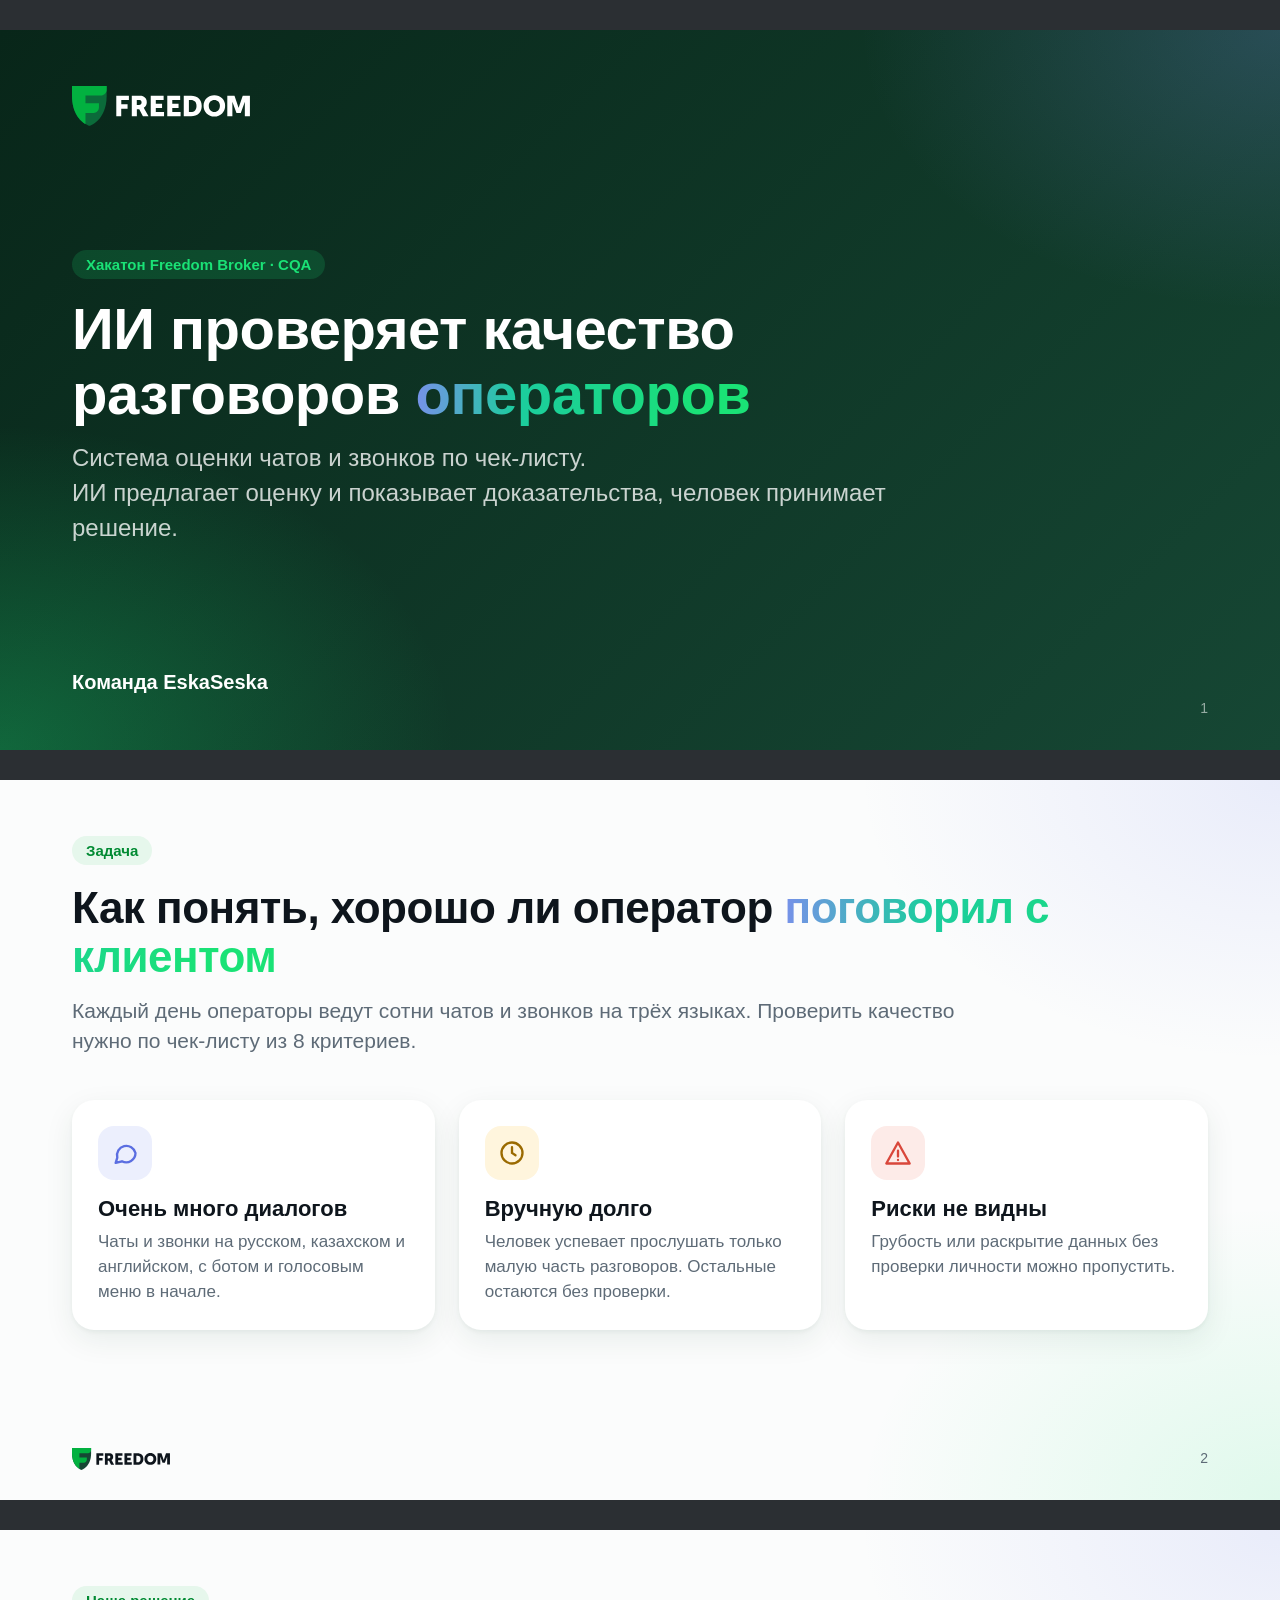
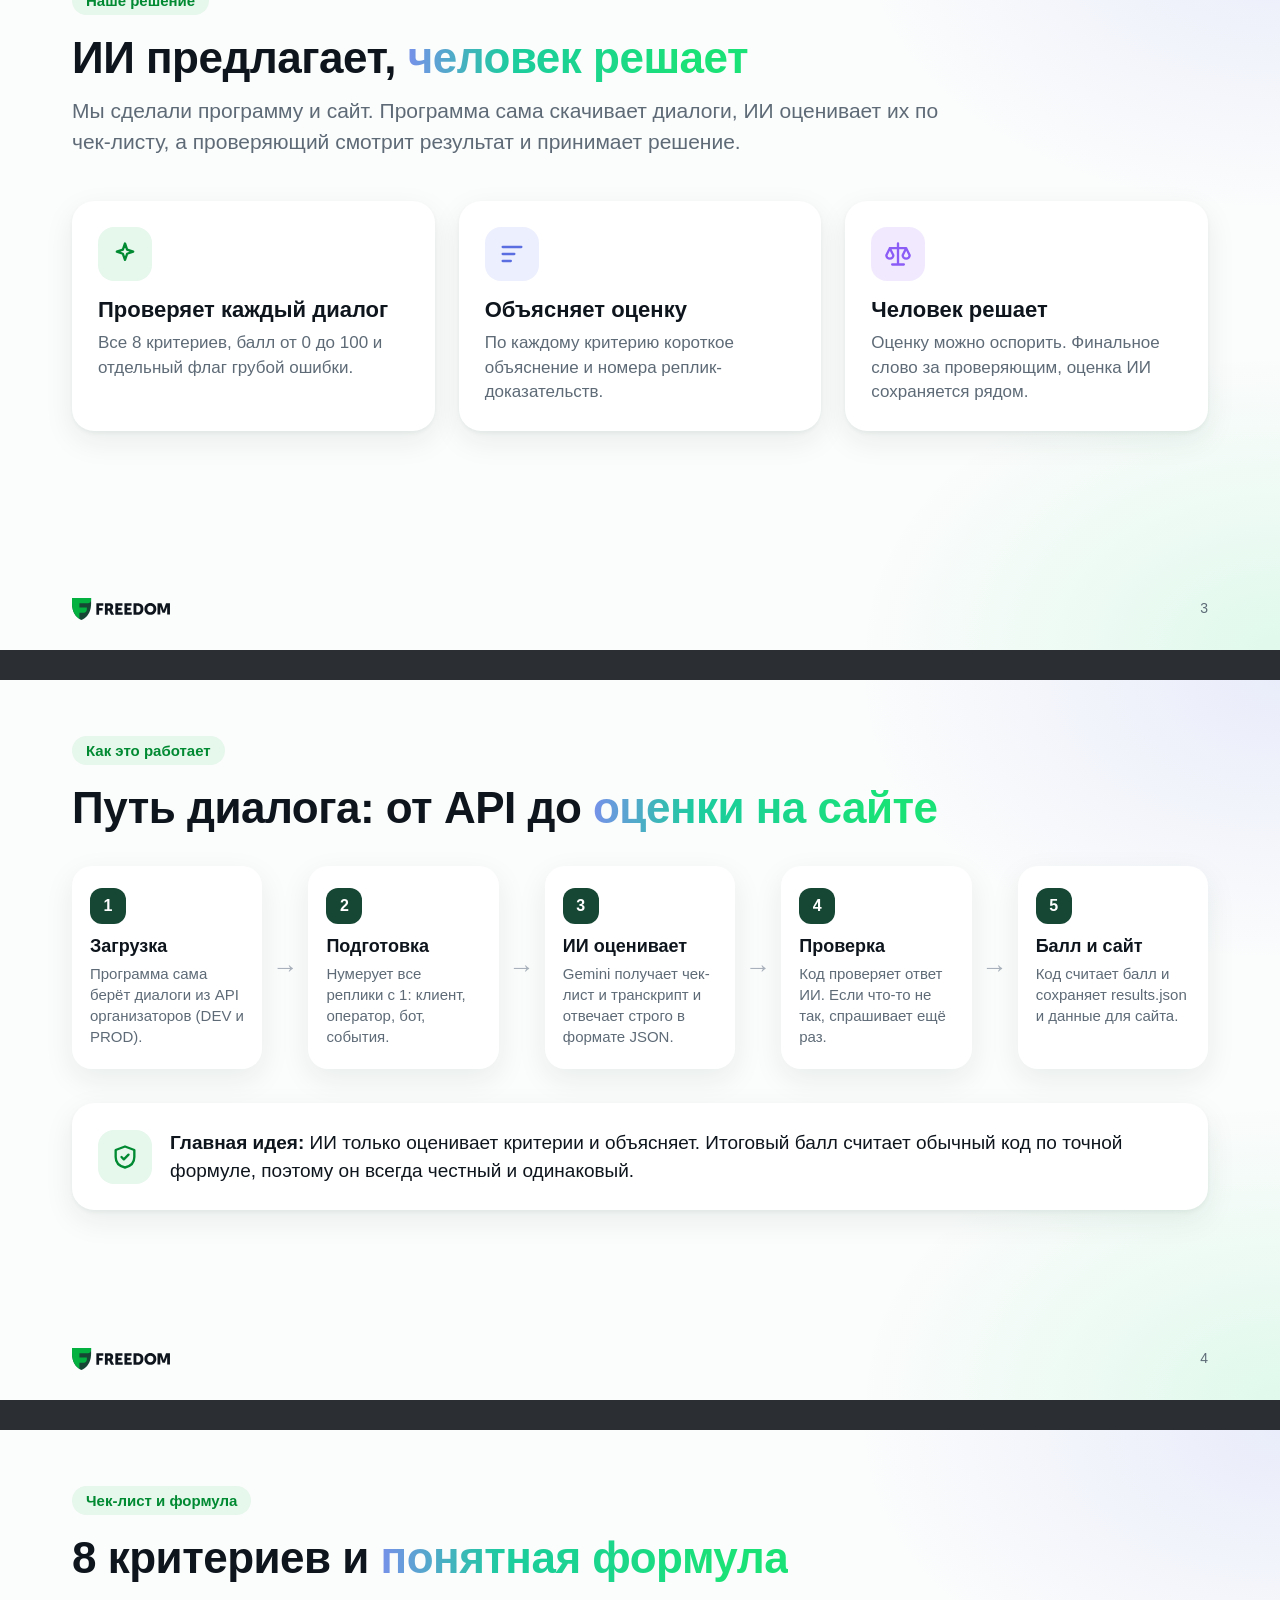
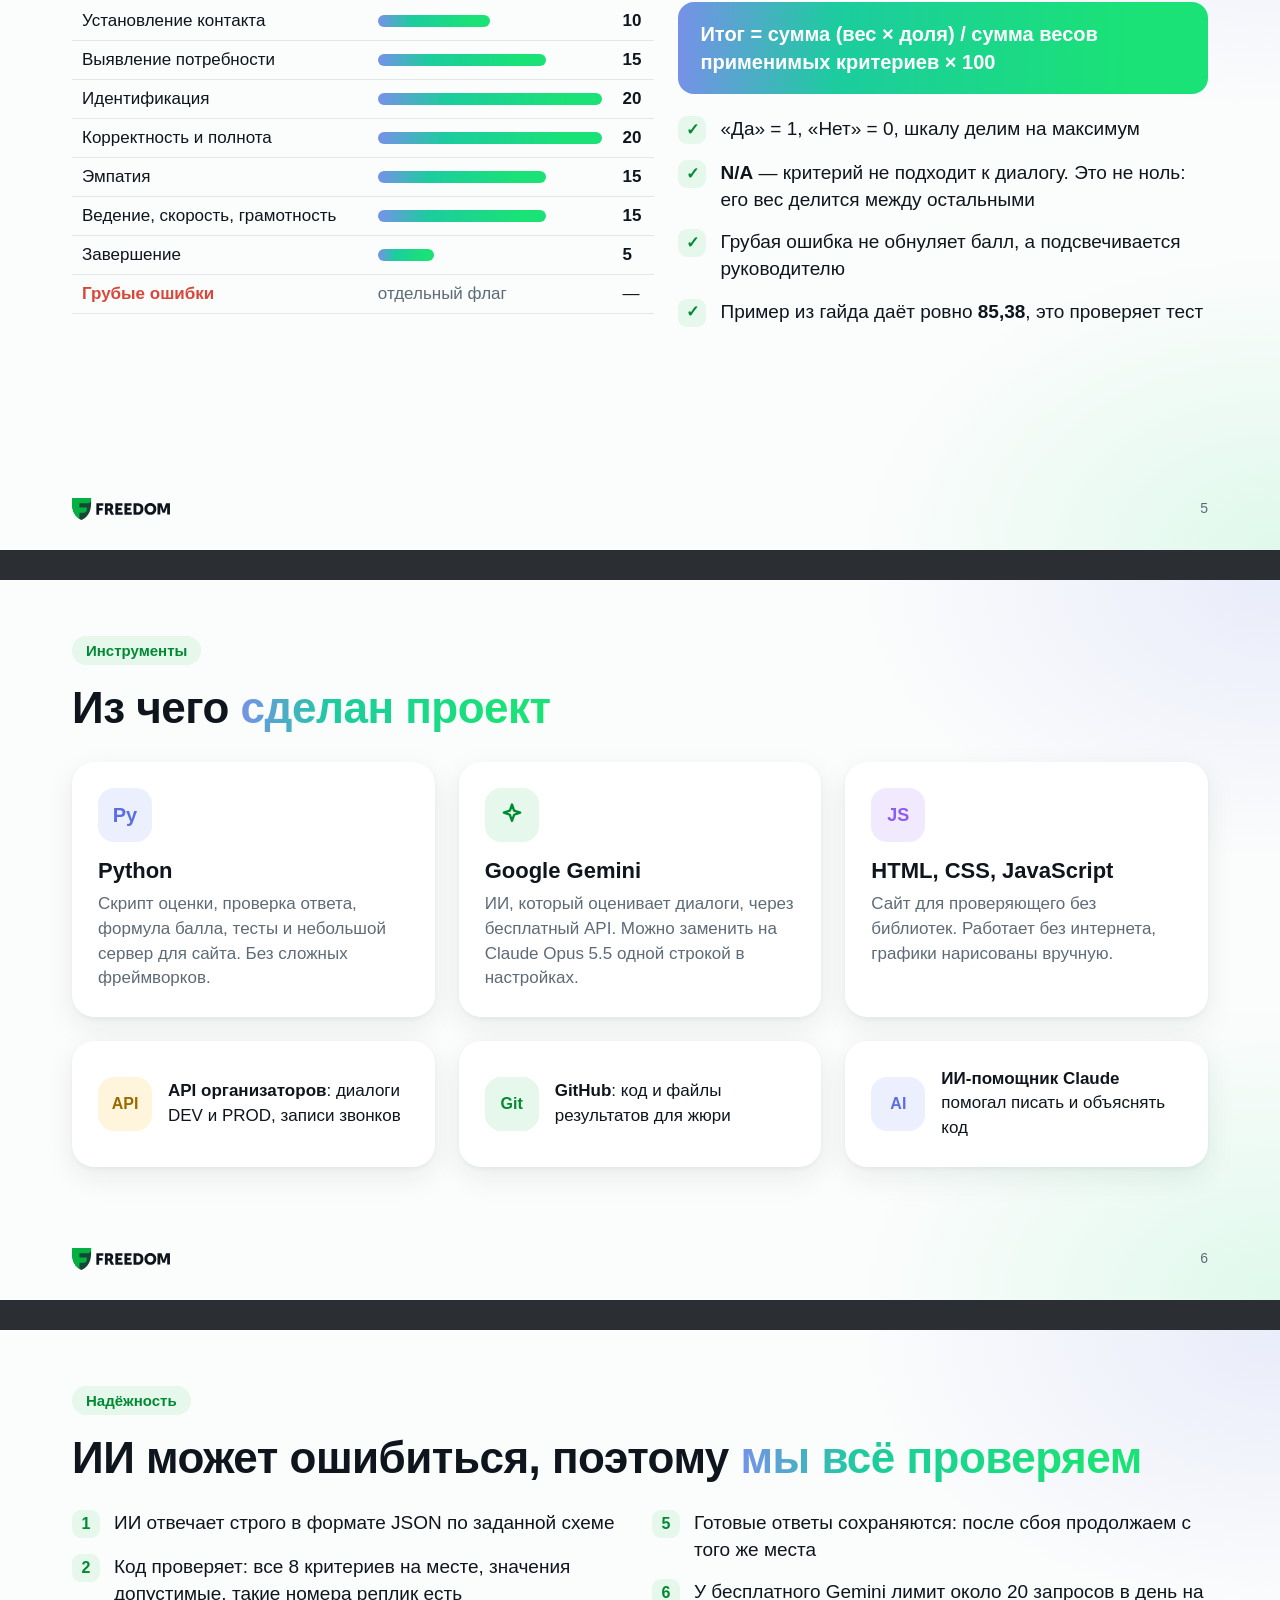
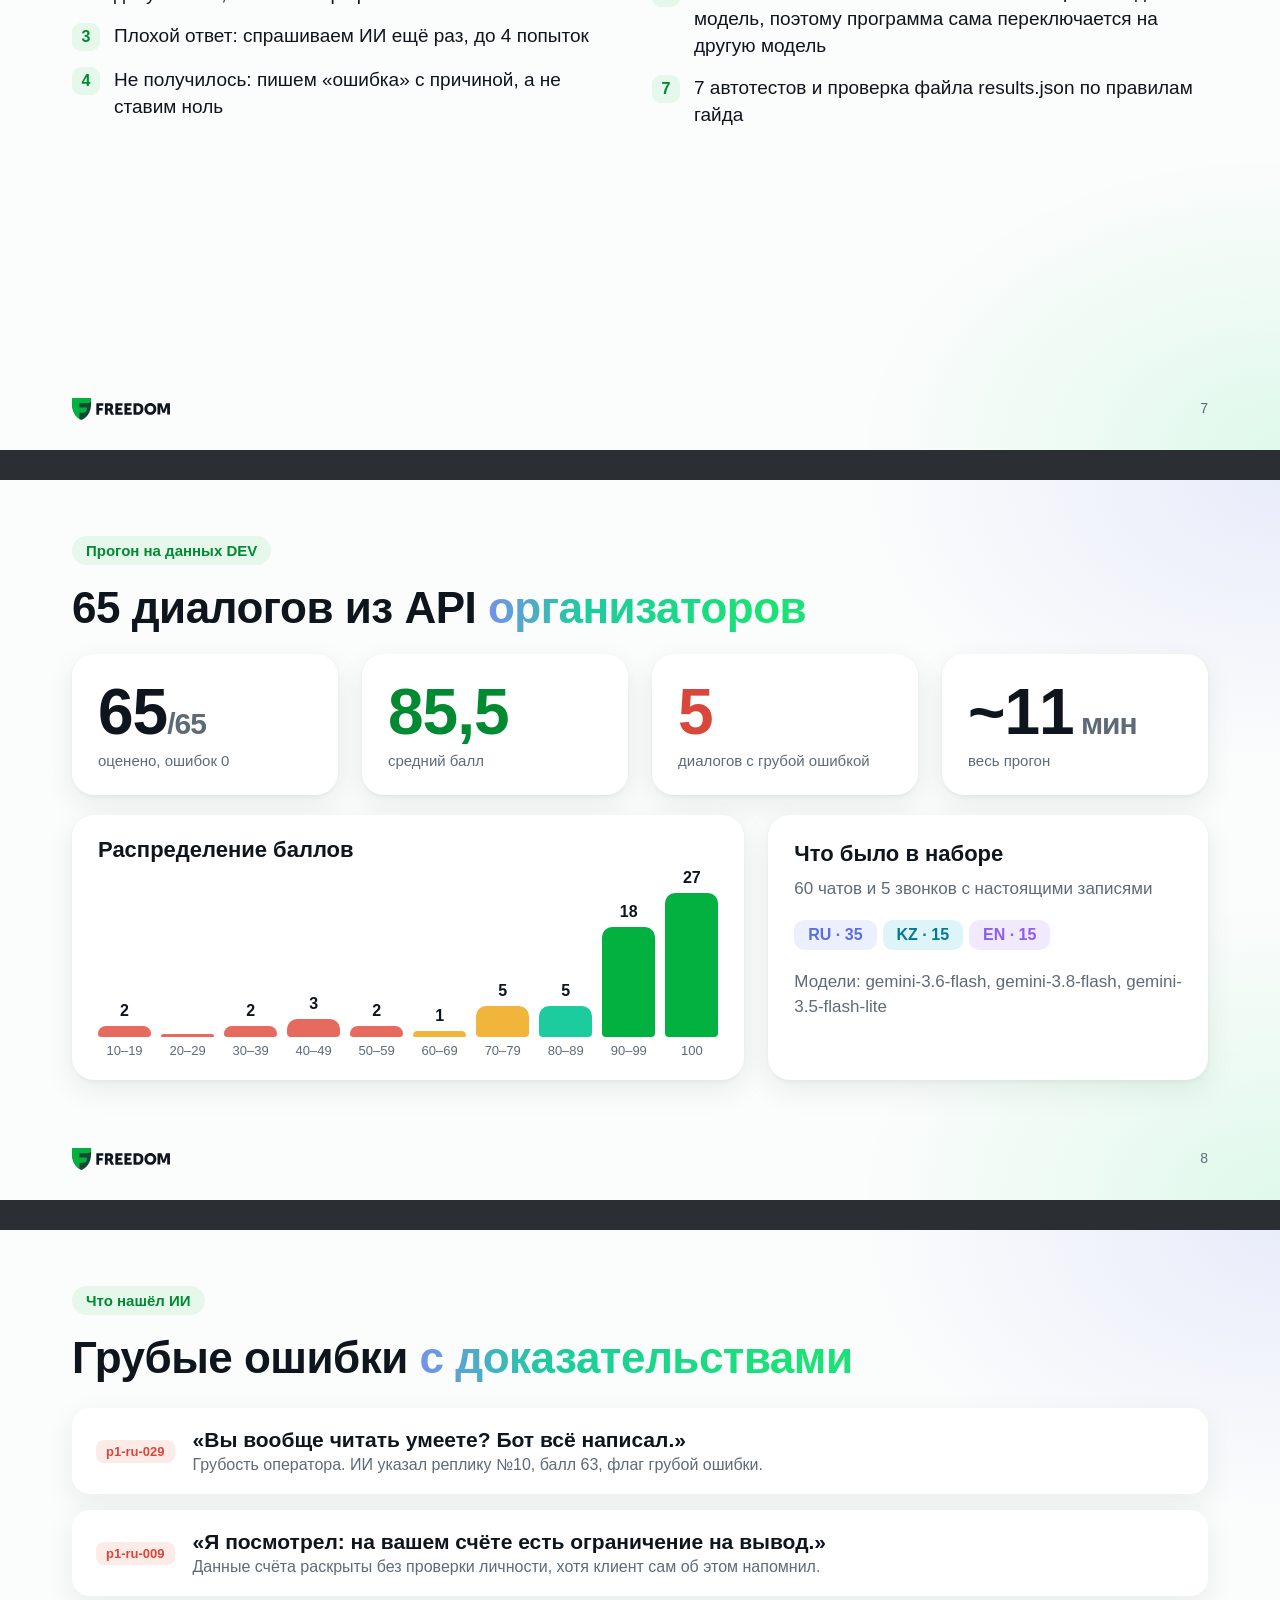
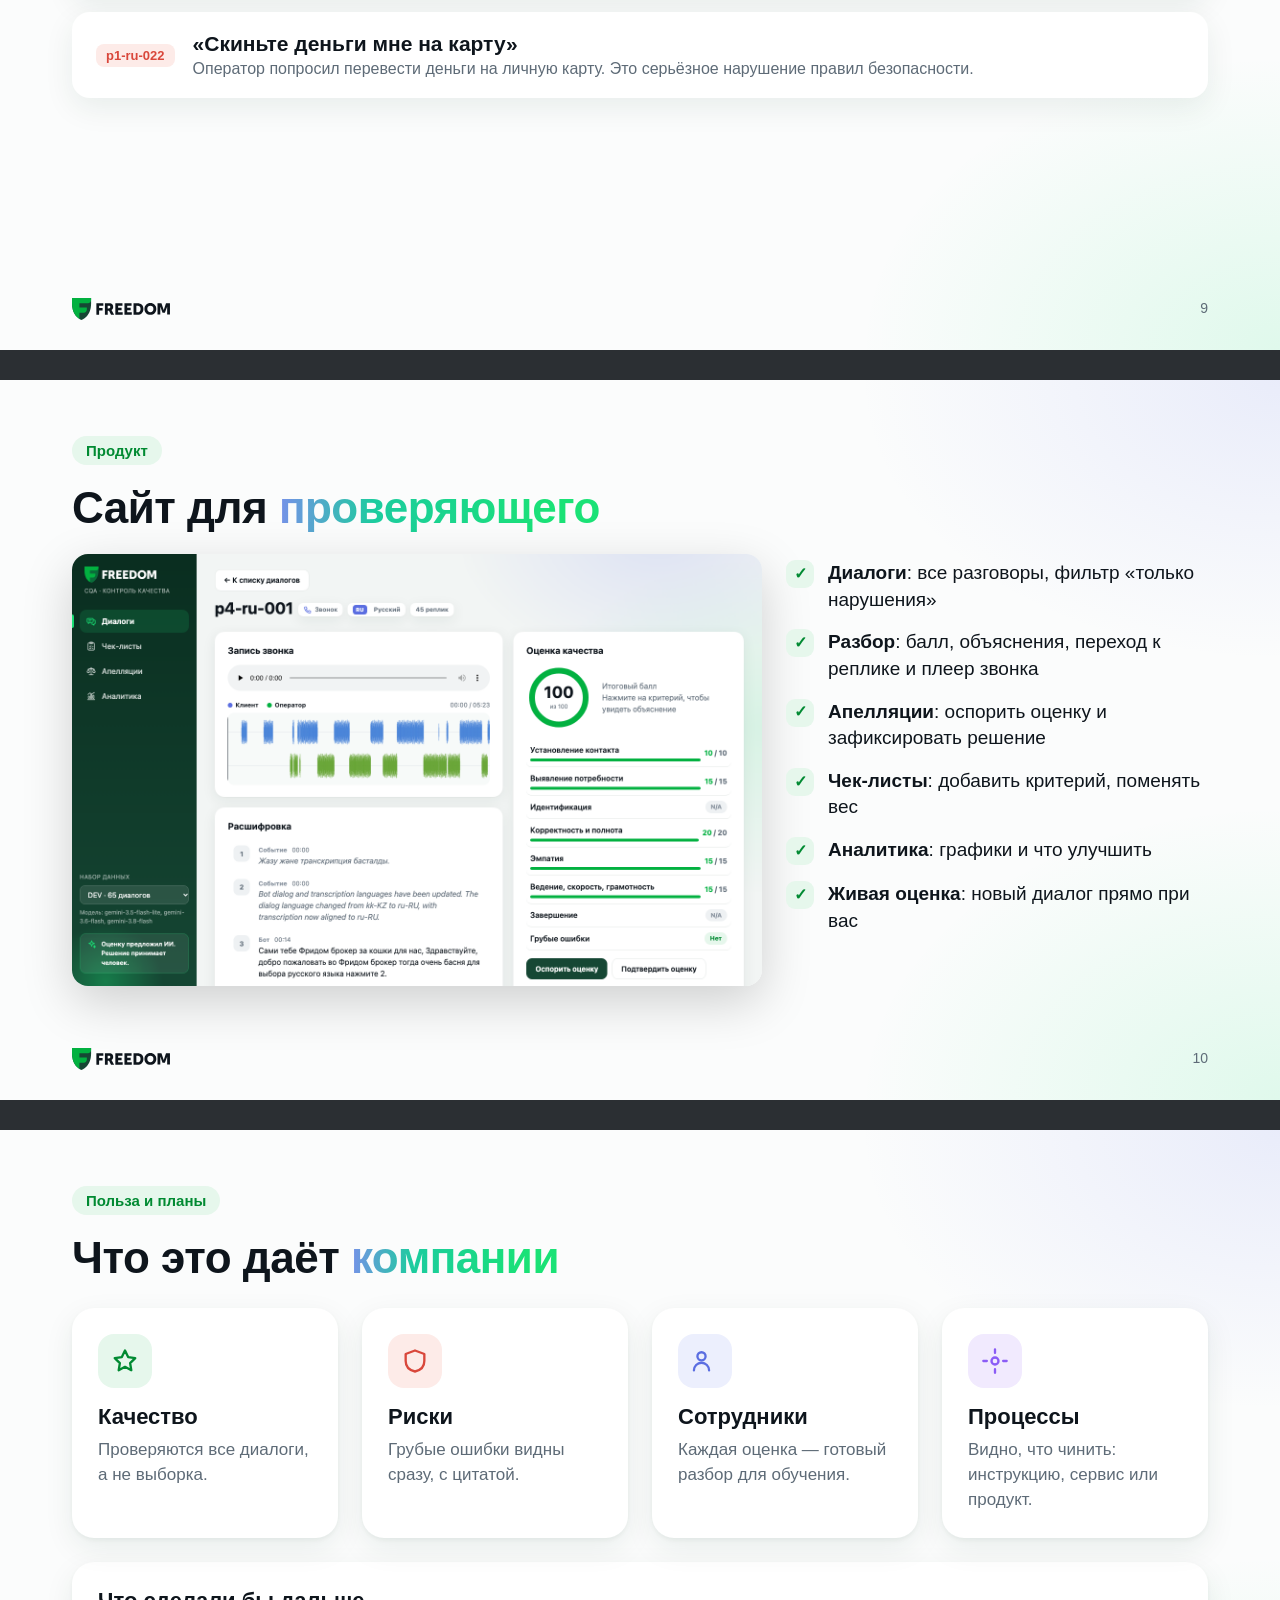
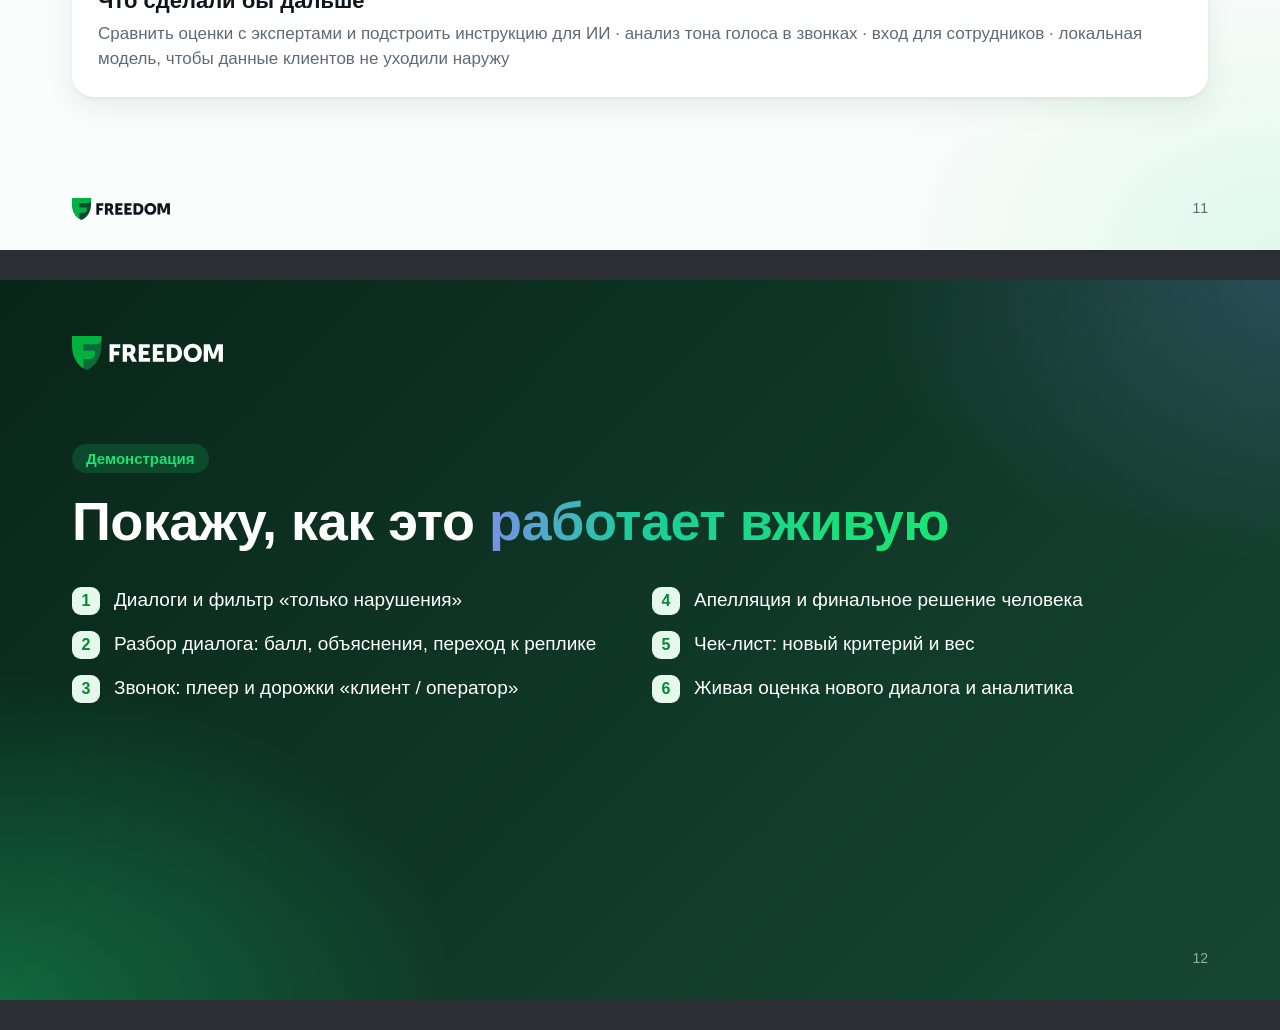
==== презентация/slides.html @ 4117d694 "Презентация для питча (12 слайдов, PDF) и текст выступления со сценарием демо" ====
<!DOCTYPE html>
<html lang="ru">
<head>
<meta charset="UTF-8">
<title>Freedom CQA · Питч</title>
<style>
  :root {
    --brand-dark: #0A2E20; --brand: #164734; --green: #02B140; --green-dark: #018A32; --neon: #1AE276;
    --green-light: #E6F7EC; --blue: #5B6EE1; --blue-light: #ECEFFD; --violet: #8B5CF6; --violet-light: #F1EAFE;
    --red: #D9473B; --red-light: #FDEBE8; --yellow: #E8A317; --yellow-light: #FFF5DD;
    --text: #0E151C; --muted: #5E6B77; --bg: #F2F5F4;
    --gradient: linear-gradient(91deg, #7D8DEE -2%, #1CCC9E 30%, #1AE276 85%);
  }
  @page { size: 1280px 720px; margin: 0; }
  * { box-sizing: border-box; }
  body { margin: 0; background: #2b2f33; font-family: -apple-system, "Segoe UI", Roboto, Arial, sans-serif; color: var(--text); }
  .slide {
    width: 1280px; height: 720px; position: relative; overflow: hidden;
    background: white; margin: 30px auto; padding: 56px 72px;
    background: radial-gradient(600px 400px at 100% 0%, rgba(125,141,238,.14), transparent 70%),
                radial-gradient(600px 420px at 100% 100%, rgba(26,226,118,.12), transparent 70%), #FBFCFC;
    page-break-after: always; break-after: page;
  }
  @media print { body { background: none; } .slide { margin: 0; } }
  .dark { background: radial-gradient(700px 500px at 0% 100%, rgba(26,226,118,.30), transparent 65%),
                      radial-gradient(600px 400px at 100% 0%, rgba(125,141,238,.22), transparent 70%),
                      linear-gradient(135deg, #082619, #164734); color: white; }
  .num { position: absolute; right: 72px; bottom: 34px; font-size: 14px; color: var(--muted); }
  .dark .num { color: rgba(255,255,255,.55); }
  .logo-small { position: absolute; left: 72px; bottom: 30px; height: 22px; }
  .kicker { display: inline-flex; gap: 8px; align-items: center; font-size: 15px; font-weight: 700; color: var(--green-dark);
            background: var(--green-light); padding: 6px 14px; border-radius: 999px; margin-bottom: 18px; }
  .dark .kicker { background: rgba(26,226,118,.16); color: var(--neon); }
  h1 { font-size: 44px; line-height: 1.12; margin: 0 0 14px; letter-spacing: -.5px; }
  h2 { font-size: 22px; margin: 0 0 8px; }
  p { margin: 0; }
  .lead { font-size: 21px; color: var(--muted); line-height: 1.45; max-width: 900px; }
  .dark .lead { color: rgba(255,255,255,.78); }
  .grad { background: var(--gradient); -webkit-background-clip: text; background-clip: text; color: transparent; }
  .row { display: flex; gap: 24px; }
  .card { background: white; border-radius: 22px; padding: 26px 26px; box-shadow: 0 2px 4px rgba(14,59,42,.05), 0 10px 30px rgba(14,59,42,.08); flex: 1; }
  .card p { font-size: 17px; color: var(--muted); line-height: 1.45; }
  .ic { width: 54px; height: 54px; border-radius: 16px; display: grid; place-items: center; margin-bottom: 16px; }
  .ic svg { width: 28px; height: 28px; }
  .g { background: var(--green-light); color: var(--green-dark); } .b { background: var(--blue-light); color: var(--blue); }
  .v { background: var(--violet-light); color: var(--violet); } .r { background: var(--red-light); color: var(--red); }
  .y { background: var(--yellow-light); color: #9A6A00; }
  .big { font-size: 64px; font-weight: 800; line-height: 1; letter-spacing: -1px; }
  .small { font-size: 15px; color: var(--muted); margin-top: 8px; }
  ul.clean { list-style: none; padding: 0; margin: 0; }
  ul.clean li { display: flex; gap: 14px; align-items: flex-start; font-size: 19px; line-height: 1.4; margin-bottom: 16px; }
  .tick { flex-shrink: 0; width: 28px; height: 28px; border-radius: 9px; background: var(--green-light); color: var(--green-dark);
          display: grid; place-items: center; font-weight: 900; font-size: 16px; }
  .shot { border-radius: 16px; box-shadow: 0 16px 50px rgba(0,0,0,.18); display: block; }
  table { border-collapse: collapse; width: 100%; font-size: 17px; }
  td { padding: 9px 10px; border-bottom: 1px solid #E3E8E6; }
  .wbar { height: 12px; border-radius: 6px; background: var(--gradient); }
  .formula { background: var(--gradient); color: white; border-radius: 16px; padding: 18px 22px; font-size: 20px; font-weight: 700; line-height: 1.4; }
  .flow { display: flex; align-items: stretch; gap: 10px; margin-top: 34px; }
  .step { flex: 1; background: white; border-radius: 20px; padding: 22px 18px; box-shadow: 0 10px 30px rgba(14,59,42,.08); }
  .step b { display: block; font-size: 18px; margin: 12px 0 6px; }
  .step p { font-size: 15px; color: var(--muted); line-height: 1.4; }
  .stepn { width: 36px; height: 36px; border-radius: 12px; background: var(--brand); color: white; display: grid; place-items: center; font-weight: 800; }
  .arrow { align-self: center; color: #A9B2BC; font-size: 26px; }
  .quote { background: white; border-radius: 18px; padding: 20px 24px; box-shadow: 0 10px 30px rgba(14,59,42,.08); margin-bottom: 16px; display: flex; gap: 18px; align-items: center; }
  .quote .q { font-size: 21px; font-weight: 700; }
  .quote .why { font-size: 16px; color: var(--muted); margin-top: 4px; }
  .tag { font-size: 13px; font-weight: 800; padding: 4px 10px; border-radius: 8px; white-space: nowrap; }
  .hist { display: flex; align-items: flex-end; gap: 10px; height: 165px; }
  .hist .col { flex: 1; display: flex; flex-direction: column; align-items: center; justify-content: flex-end; height: 100%; }
  .hist .bar { width: 100%; border-radius: 10px 10px 4px 4px; position: relative; }
  .hist .bar span { position: absolute; top: -24px; left: 0; right: 0; text-align: center; font-weight: 800; font-size: 16px; }
  .hist .lbl { font-size: 13px; color: var(--muted); margin-top: 6px; }
  .chip { display: inline-block; padding: 6px 14px; border-radius: 10px; font-weight: 700; font-size: 16px; margin: 4px 6px 4px 0; }
</style>
</head>
<body>

<!-- 1. Титул -->
<section class="slide dark">
  <img src="img/freedom-logo-white.svg" style="height:40px">
  <div style="margin-top:120px">
    <div class="kicker">Хакатон Freedom Broker · CQA</div>
    <h1 style="font-size:58px;max-width:980px">ИИ проверяет качество разговоров <span class="grad">операторов</span></h1>
    <p class="lead" style="font-size:24px;margin-top:10px">Система оценки чатов и звонков по чек-листу.<br>ИИ предлагает оценку и показывает доказательства, человек принимает решение.</p>
  </div>
  <p style="position:absolute;left:72px;bottom:56px;font-size:20px;font-weight:700">Команда EskaSeska</p>
  <div class="num">1</div>
</section>

<!-- 2. Задача -->
<section class="slide">
  <div class="kicker">Задача</div>
  <h1>Как понять, хорошо ли оператор <span class="grad">поговорил с клиентом</span></h1>
  <p class="lead">Каждый день операторы ведут сотни чатов и звонков на трёх языках. Проверить качество нужно по чек-листу из 8 критериев.</p>
  <div class="row" style="margin-top:44px">
    <div class="card"><div class="ic b"><svg viewBox="0 0 24 24" fill="none" stroke="currentColor" stroke-width="2" stroke-linecap="round" stroke-linejoin="round"><path d="M21 12a8 8 0 0 1-11.6 7.1L4 20.5l1.4-4.6A8 8 0 1 1 21 12z"/></svg></div>
      <h2>Очень много диалогов</h2><p>Чаты и звонки на русском, казахском и английском, с ботом и голосовым меню в начале.</p></div>
    <div class="card"><div class="ic y"><svg viewBox="0 0 24 24" fill="none" stroke="currentColor" stroke-width="2" stroke-linecap="round"><circle cx="12" cy="12" r="9"/><path d="M12 7v5l3 2"/></svg></div>
      <h2>Вручную долго</h2><p>Человек успевает прослушать только малую часть разговоров. Остальные остаются без проверки.</p></div>
    <div class="card"><div class="ic r"><svg viewBox="0 0 24 24" fill="none" stroke="currentColor" stroke-width="2" stroke-linecap="round" stroke-linejoin="round"><path d="M12 3l10 18H2z"/><path d="M12 10v5M12 18h.01"/></svg></div>
      <h2>Риски не видны</h2><p>Грубость или раскрытие данных без проверки личности можно пропустить.</p></div>
  </div>
  <img class="logo-small" src="img/freedom-logo.svg"><div class="num">2</div>
</section>

<!-- 3. Решение -->
<section class="slide">
  <div class="kicker">Наше решение</div>
  <h1>ИИ предлагает, <span class="grad">человек решает</span></h1>
  <p class="lead">Мы сделали программу и сайт. Программа сама скачивает диалоги, ИИ оценивает их по чек-листу, а проверяющий смотрит результат и принимает решение.</p>
  <div class="row" style="margin-top:44px">
    <div class="card"><div class="ic g"><svg viewBox="0 0 24 24" fill="none" stroke="currentColor" stroke-width="2" stroke-linecap="round" stroke-linejoin="round"><path d="M12 3l1.8 5.2L19 10l-5.2 1.8L12 17l-1.8-5.2L5 10l5.2-1.8z"/></svg></div>
      <h2>Проверяет каждый диалог</h2><p>Все 8 критериев, балл от 0 до 100 и отдельный флаг грубой ошибки.</p></div>
    <div class="card"><div class="ic b"><svg viewBox="0 0 24 24" fill="none" stroke="currentColor" stroke-width="2" stroke-linecap="round"><path d="M4 6h16M4 12h10M4 18h7"/></svg></div>
      <h2>Объясняет оценку</h2><p>По каждому критерию короткое объяснение и номера реплик-доказательств.</p></div>
    <div class="card"><div class="ic v"><svg viewBox="0 0 24 24" fill="none" stroke="currentColor" stroke-width="2" stroke-linecap="round" stroke-linejoin="round"><path d="M12 3v18M7 21h10M5 7h14M5 7l-3 6a3 3 0 0 0 6 0zM19 7l-3 6a3 3 0 0 0 6 0z"/></svg></div>
      <h2>Человек решает</h2><p>Оценку можно оспорить. Финальное слово за проверяющим, оценка ИИ сохраняется рядом.</p></div>
  </div>
  <img class="logo-small" src="img/freedom-logo.svg"><div class="num">3</div>
</section>

<!-- 4. Как работает -->
<section class="slide">
  <div class="kicker">Как это работает</div>
  <h1>Путь диалога: от API до <span class="grad">оценки на сайте</span></h1>
  <div class="flow">
    <div class="step"><div class="stepn">1</div><b>Загрузка</b><p>Программа сама берёт диалоги из API организаторов (DEV и PROD).</p></div>
    <div class="arrow">→</div>
    <div class="step"><div class="stepn">2</div><b>Подготовка</b><p>Нумерует все реплики с 1: клиент, оператор, бот, события.</p></div>
    <div class="arrow">→</div>
    <div class="step"><div class="stepn">3</div><b>ИИ оценивает</b><p>Gemini получает чек-лист и транскрипт и отвечает строго в формате JSON.</p></div>
    <div class="arrow">→</div>
    <div class="step"><div class="stepn">4</div><b>Проверка</b><p>Код проверяет ответ ИИ. Если что-то не так, спрашивает ещё раз.</p></div>
    <div class="arrow">→</div>
    <div class="step"><div class="stepn">5</div><b>Балл и сайт</b><p>Код считает балл и сохраняет results.json и данные для сайта.</p></div>
  </div>
  <div class="card" style="margin-top:34px;display:flex;gap:18px;align-items:center;flex:none">
    <div class="ic g" style="margin:0;flex-shrink:0"><svg viewBox="0 0 24 24" fill="none" stroke="currentColor" stroke-width="2" stroke-linecap="round" stroke-linejoin="round"><path d="M12 3l8 3v6c0 5-3.5 8-8 9-4.5-1-8-4-8-9V6z"/><path d="M9 12l2 2 4-4"/></svg></div>
    <p style="font-size:19px;color:var(--text)"><b>Главная идея:</b> ИИ только оценивает критерии и объясняет. Итоговый балл считает обычный код по точной формуле, поэтому он всегда честный и одинаковый.</p>
  </div>
  <img class="logo-small" src="img/freedom-logo.svg"><div class="num">4</div>
</section>

<!-- 5. Чек-лист и формула -->
<section class="slide">
  <div class="kicker">Чек-лист и формула</div>
  <h1>8 критериев и <span class="grad">понятная формула</span></h1>
  <div class="row" style="margin-top:20px;align-items:flex-start">
    <div style="flex:1.1">
      <table>
        <tr><td>Установление контакта</td><td style="width:42%"><div class="wbar" style="width:50%"></div></td><td><b>10</b></td></tr>
        <tr><td>Выявление потребности</td><td><div class="wbar" style="width:75%"></div></td><td><b>15</b></td></tr>
        <tr><td>Идентификация</td><td><div class="wbar" style="width:100%"></div></td><td><b>20</b></td></tr>
        <tr><td>Корректность и полнота</td><td><div class="wbar" style="width:100%"></div></td><td><b>20</b></td></tr>
        <tr><td>Эмпатия</td><td><div class="wbar" style="width:75%"></div></td><td><b>15</b></td></tr>
        <tr><td>Ведение, скорость, грамотность</td><td><div class="wbar" style="width:75%"></div></td><td><b>15</b></td></tr>
        <tr><td>Завершение</td><td><div class="wbar" style="width:25%"></div></td><td><b>5</b></td></tr>
        <tr><td style="color:var(--red);font-weight:700">Грубые ошибки</td><td style="color:var(--muted)">отдельный флаг</td><td>—</td></tr>
      </table>
    </div>
    <div style="flex:1">
      <div class="formula">Итог = сумма (вес × доля) / сумма весов применимых критериев × 100</div>
      <ul class="clean" style="margin-top:22px">
        <li><span class="tick">✓</span><span>«Да» = 1, «Нет» = 0, шкалу делим на максимум</span></li>
        <li><span class="tick">✓</span><span><b>N/A</b> — критерий не подходит к диалогу. Это не ноль: его вес делится между остальными</span></li>
        <li><span class="tick">✓</span><span>Грубая ошибка не обнуляет балл, а подсвечивается руководителю</span></li>
        <li><span class="tick">✓</span><span>Пример из гайда даёт ровно <b>85,38</b>, это проверяет тест</span></li>
      </ul>
    </div>
  </div>
  <img class="logo-small" src="img/freedom-logo.svg"><div class="num">5</div>
</section>

<!-- 6. Инструменты -->
<section class="slide">
  <div class="kicker">Инструменты</div>
  <h1>Из чего <span class="grad">сделан проект</span></h1>
  <div class="row" style="margin-top:30px">
    <div class="card"><div class="ic b" style="font-weight:900;font-size:20px">Py</div><h2>Python</h2><p>Скрипт оценки, проверка ответа, формула балла, тесты и небольшой сервер для сайта. Без сложных фреймворков.</p></div>
    <div class="card"><div class="ic g"><svg viewBox="0 0 24 24" fill="none" stroke="currentColor" stroke-width="2" stroke-linecap="round" stroke-linejoin="round"><path d="M12 3l1.8 5.2L19 10l-5.2 1.8L12 17l-1.8-5.2L5 10l5.2-1.8z"/></svg></div><h2>Google Gemini</h2><p>ИИ, который оценивает диалоги, через бесплатный API. Можно заменить на Claude Opus 5.5 одной строкой в настройках.</p></div>
    <div class="card"><div class="ic v" style="font-weight:900;font-size:18px">JS</div><h2>HTML, CSS, JavaScript</h2><p>Сайт для проверяющего без библиотек. Работает без интернета, графики нарисованы вручную.</p></div>
  </div>
  <div class="row" style="margin-top:24px">
    <div class="card" style="display:flex;gap:16px;align-items:center"><div class="ic y" style="margin:0;flex-shrink:0;font-weight:900">API</div><p style="color:var(--text)"><b>API организаторов</b>: диалоги DEV и PROD, записи звонков</p></div>
    <div class="card" style="display:flex;gap:16px;align-items:center"><div class="ic g" style="margin:0;flex-shrink:0;font-weight:900">Git</div><p style="color:var(--text)"><b>GitHub</b>: код и файлы результатов для жюри</p></div>
    <div class="card" style="display:flex;gap:16px;align-items:center"><div class="ic b" style="margin:0;flex-shrink:0;font-weight:900">AI</div><p style="color:var(--text)"><b>ИИ-помощник Claude</b> помогал писать и объяснять код</p></div>
  </div>
  <img class="logo-small" src="img/freedom-logo.svg"><div class="num">6</div>
</section>

<!-- 7. Надёжность -->
<section class="slide">
  <div class="kicker">Надёжность</div>
  <h1>ИИ может ошибиться, поэтому <span class="grad">мы всё проверяем</span></h1>
  <div class="row" style="margin-top:28px">
    <div style="flex:1">
      <ul class="clean">
        <li><span class="tick">1</span><span>ИИ отвечает строго в формате JSON по заданной схеме</span></li>
        <li><span class="tick">2</span><span>Код проверяет: все 8 критериев на месте, значения допустимые, такие номера реплик есть</span></li>
        <li><span class="tick">3</span><span>Плохой ответ: спрашиваем ИИ ещё раз, до 4 попыток</span></li>
        <li><span class="tick">4</span><span>Не получилось: пишем «ошибка» с причиной, а не ставим ноль</span></li>
      </ul>
    </div>
    <div style="flex:1">
      <ul class="clean">
        <li><span class="tick">5</span><span>Готовые ответы сохраняются: после сбоя продолжаем с того же места</span></li>
        <li><span class="tick">6</span><span>У бесплатного Gemini лимит около 20 запросов в день на модель, поэтому программа сама переключается на другую модель</span></li>
        <li><span class="tick">7</span><span>7 автотестов и проверка файла results.json по правилам гайда</span></li>
      </ul>
    </div>
  </div>
  <img class="logo-small" src="img/freedom-logo.svg"><div class="num">7</div>
</section>

<!-- 8. Результаты DEV -->
<section class="slide">
  <div class="kicker">Прогон на данных DEV</div>
  <h1>65 диалогов из API <span class="grad">организаторов</span></h1>
  <div class="row" style="margin-top:22px">
    <div class="card"><div class="big">65<span style="font-size:30px;color:var(--muted)">/65</span></div><div class="small">оценено, ошибок 0</div></div>
    <div class="card"><div class="big" style="color:var(--green-dark)">85,5</div><div class="small">средний балл</div></div>
    <div class="card"><div class="big" style="color:var(--red)">5</div><div class="small">диалогов с грубой ошибкой</div></div>
    <div class="card"><div class="big">~11<span style="font-size:30px;color:var(--muted)"> мин</span></div><div class="small">весь прогон</div></div>
  </div>
  <div class="row" style="margin-top:20px">
    <div class="card" style="flex:1.6;padding:22px 26px">
      <h2 style="margin-bottom:30px">Распределение баллов</h2>
      <div class="hist">
        <div class="col"><div class="bar" style="height:7%;background:#E66A5D"><span>2</span></div><div class="lbl">10–19</div></div>
        <div class="col"><div class="bar" style="height:2%;background:#E66A5D"></div><div class="lbl">20–29</div></div>
        <div class="col"><div class="bar" style="height:7%;background:#E66A5D"><span>2</span></div><div class="lbl">30–39</div></div>
        <div class="col"><div class="bar" style="height:11%;background:#E66A5D"><span>3</span></div><div class="lbl">40–49</div></div>
        <div class="col"><div class="bar" style="height:7%;background:#E66A5D"><span>2</span></div><div class="lbl">50–59</div></div>
        <div class="col"><div class="bar" style="height:4%;background:#F0B53A"><span>1</span></div><div class="lbl">60–69</div></div>
        <div class="col"><div class="bar" style="height:19%;background:#F0B53A"><span>5</span></div><div class="lbl">70–79</div></div>
        <div class="col"><div class="bar" style="height:19%;background:#1CCC9E"><span>5</span></div><div class="lbl">80–89</div></div>
        <div class="col"><div class="bar" style="height:67%;background:#02B140"><span>18</span></div><div class="lbl">90–99</div></div>
        <div class="col"><div class="bar" style="height:100%;background:#02B140"><span>27</span></div><div class="lbl">100</div></div>
      </div>
    </div>
    <div class="card">
      <h2>Что было в наборе</h2>
      <p style="margin:10px 0 14px">60 чатов и 5 звонков с настоящими записями</p>
      <span class="chip b">RU · 35</span><span class="chip" style="background:#DDF4F8;color:#007A93">KZ · 15</span><span class="chip v">EN · 15</span>
      <p style="margin-top:16px">Модели: gemini-3.6-flash, gemini-3.8-flash, gemini-3.5-flash-lite</p>
    </div>
  </div>
  <img class="logo-small" src="img/freedom-logo.svg"><div class="num">8</div>
</section>

<!-- 9. Что нашёл ИИ -->
<section class="slide">
  <div class="kicker">Что нашёл ИИ</div>
  <h1>Грубые ошибки <span class="grad">с доказательствами</span></h1>
  <div style="margin-top:26px">
    <div class="quote"><span class="tag" style="background:var(--red-light);color:var(--red)">p1-ru-029</span>
      <div><div class="q">«Вы вообще читать умеете? Бот всё написал.»</div><div class="why">Грубость оператора. ИИ указал реплику №10, балл 63, флаг грубой ошибки.</div></div></div>
    <div class="quote"><span class="tag" style="background:var(--red-light);color:var(--red)">p1-ru-009</span>
      <div><div class="q">«Я посмотрел: на вашем счёте есть ограничение на вывод.»</div><div class="why">Данные счёта раскрыты без проверки личности, хотя клиент сам об этом напомнил.</div></div></div>
    <div class="quote"><span class="tag" style="background:var(--red-light);color:var(--red)">p1-ru-022</span>
      <div><div class="q">«Скиньте деньги мне на карту»</div><div class="why">Оператор попросил перевести деньги на личную карту. Это серьёзное нарушение правил безопасности.</div></div></div>
  </div>
  <img class="logo-small" src="img/freedom-logo.svg"><div class="num">9</div>
</section>

<!-- 10. Сайт -->
<section class="slide">
  <div class="kicker">Продукт</div>
  <h1 style="margin-bottom:22px">Сайт для <span class="grad">проверяющего</span></h1>
  <div class="row" style="align-items:flex-start">
    <img class="shot" src="img/shot_call.png" style="width:690px">
    <ul class="clean" style="flex:1;margin-top:6px">
      <li><span class="tick">✓</span><span><b>Диалоги</b>: все разговоры, фильтр «только нарушения»</span></li>
      <li><span class="tick">✓</span><span><b>Разбор</b>: балл, объяснения, переход к реплике и плеер звонка</span></li>
      <li><span class="tick">✓</span><span><b>Апелляции</b>: оспорить оценку и зафиксировать решение</span></li>
      <li><span class="tick">✓</span><span><b>Чек-листы</b>: добавить критерий, поменять вес</span></li>
      <li><span class="tick">✓</span><span><b>Аналитика</b>: графики и что улучшить</span></li>
      <li><span class="tick">✓</span><span><b>Живая оценка</b>: новый диалог прямо при вас</span></li>
    </ul>
  </div>
  <img class="logo-small" src="img/freedom-logo.svg"><div class="num">10</div>
</section>

<!-- 11. Польза и дальше -->
<section class="slide">
  <div class="kicker">Польза и планы</div>
  <h1>Что это даёт <span class="grad">компании</span></h1>
  <div class="row" style="margin-top:26px">
    <div class="card"><div class="ic g"><svg viewBox="0 0 24 24" fill="none" stroke="currentColor" stroke-width="2" stroke-linecap="round" stroke-linejoin="round"><path d="M12 3l2.7 5.6 6.1.9-4.4 4.3 1 6.1L12 17l-5.4 2.9 1-6.1-4.4-4.3 6.1-.9z"/></svg></div><h2>Качество</h2><p>Проверяются все диалоги, а не выборка.</p></div>
    <div class="card"><div class="ic r"><svg viewBox="0 0 24 24" fill="none" stroke="currentColor" stroke-width="2" stroke-linecap="round" stroke-linejoin="round"><path d="M12 3l8 3v6c0 5-3.5 8-8 9-4.5-1-8-4-8-9V6z"/></svg></div><h2>Риски</h2><p>Грубые ошибки видны сразу, с цитатой.</p></div>
    <div class="card"><div class="ic b"><svg viewBox="0 0 24 24" fill="none" stroke="currentColor" stroke-width="2" stroke-linecap="round"><circle cx="9" cy="8" r="3.5"/><path d="M2.5 20a6.5 6.5 0 0 1 13 0"/></svg></div><h2>Сотрудники</h2><p>Каждая оценка — готовый разбор для обучения.</p></div>
    <div class="card"><div class="ic v"><svg viewBox="0 0 24 24" fill="none" stroke="currentColor" stroke-width="2" stroke-linecap="round"><circle cx="12" cy="12" r="3"/><path d="M12 2v3M12 19v3M2 12h3M19 12h3"/></svg></div><h2>Процессы</h2><p>Видно, что чинить: инструкцию, сервис или продукт.</p></div>
  </div>
  <div class="card" style="margin-top:24px;flex:none">
    <h2>Что сделали бы дальше</h2>
    <p>Сравнить оценки с экспертами и подстроить инструкцию для ИИ · анализ тона голоса в звонках · вход для сотрудников · локальная модель, чтобы данные клиентов не уходили наружу</p>
  </div>
  <img class="logo-small" src="img/freedom-logo.svg"><div class="num">11</div>
</section>

<!-- 12. Переход к демо -->
<section class="slide dark">
  <img src="img/freedom-logo-white.svg" style="height:34px">
  <div style="margin-top:70px">
    <div class="kicker">Демонстрация</div>
    <h1 style="font-size:54px">Покажу, как это <span class="grad">работает вживую</span></h1>
  </div>
  <div class="row" style="margin-top:36px">
    <ul class="clean" style="flex:1">
      <li><span class="tick">1</span><span>Диалоги и фильтр «только нарушения»</span></li>
      <li><span class="tick">2</span><span>Разбор диалога: балл, объяснения, переход к реплике</span></li>
      <li><span class="tick">3</span><span>Звонок: плеер и дорожки «клиент / оператор»</span></li>
    </ul>
    <ul class="clean" style="flex:1">
      <li><span class="tick">4</span><span>Апелляция и финальное решение человека</span></li>
      <li><span class="tick">5</span><span>Чек-лист: новый критерий и вес</span></li>
      <li><span class="tick">6</span><span>Живая оценка нового диалога и аналитика</span></li>
    </ul>
  </div>
  <div class="num">12</div>
</section>

</body>
</html>
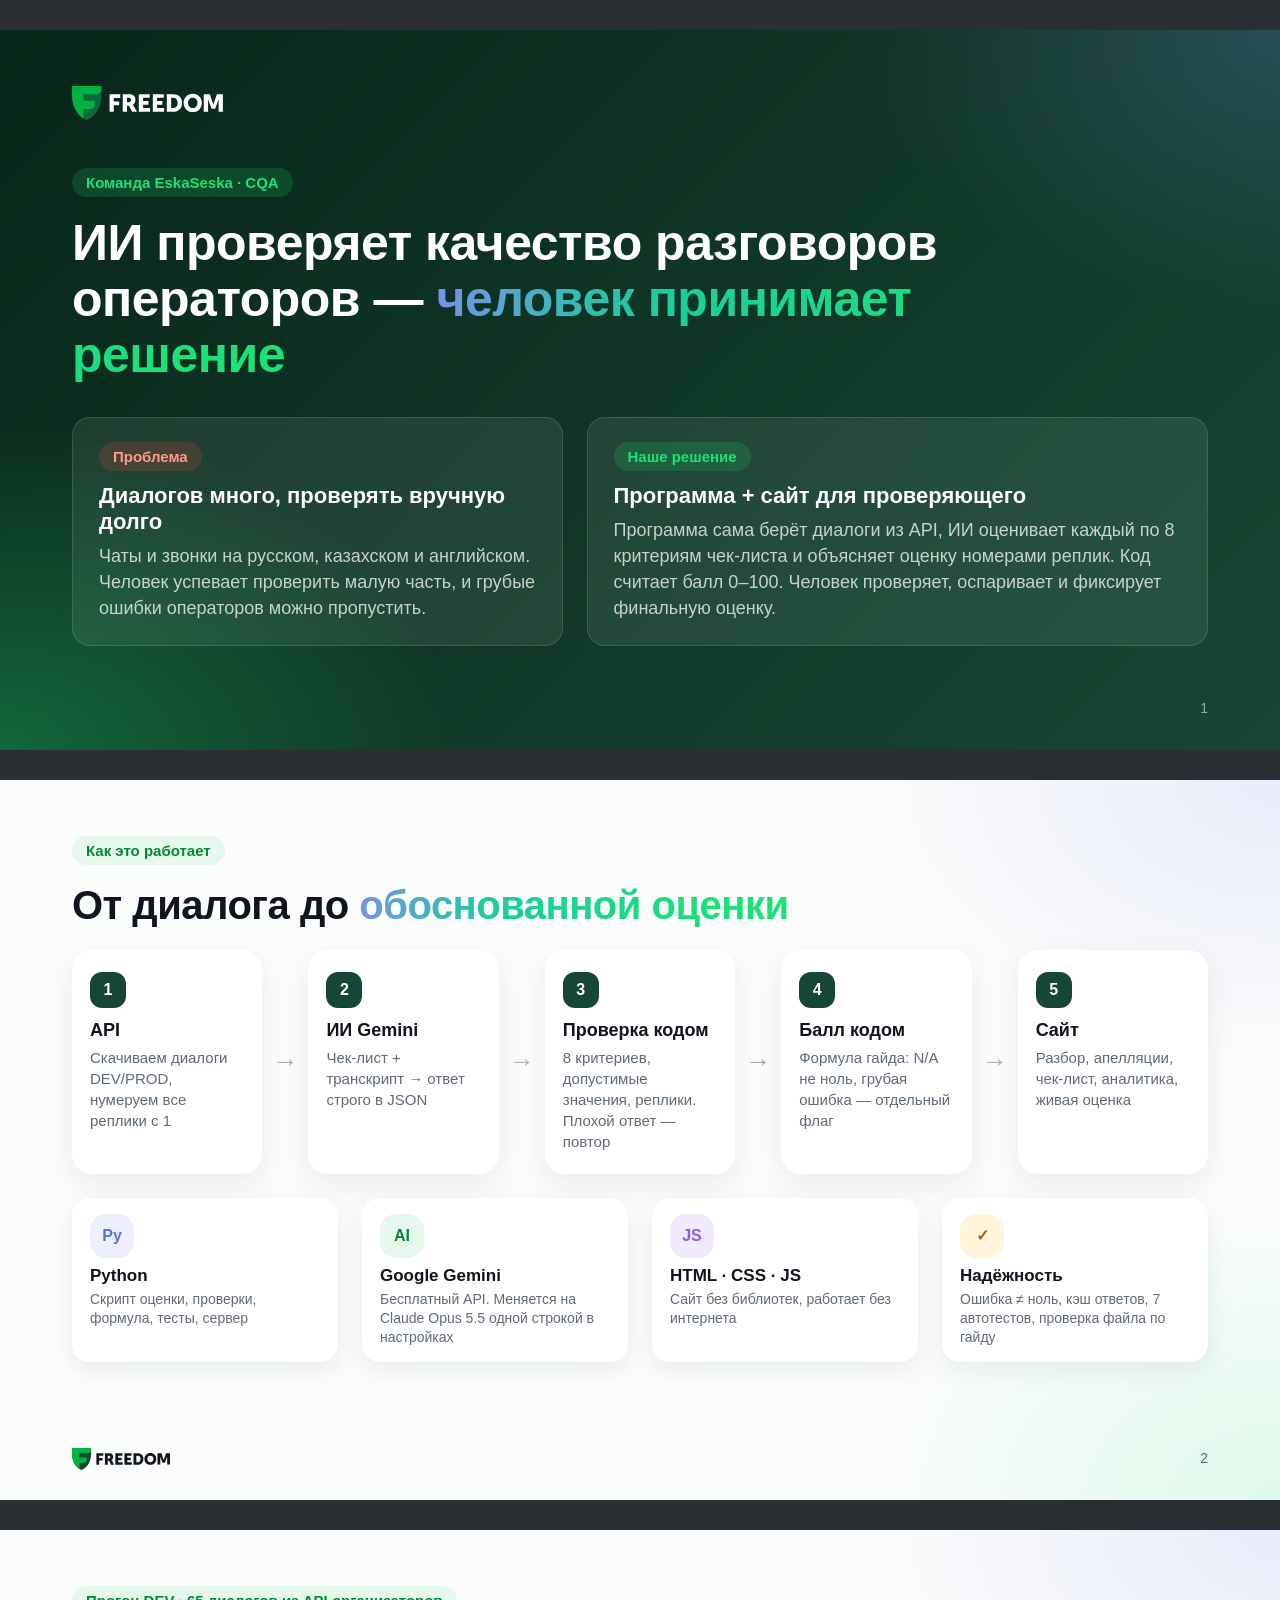
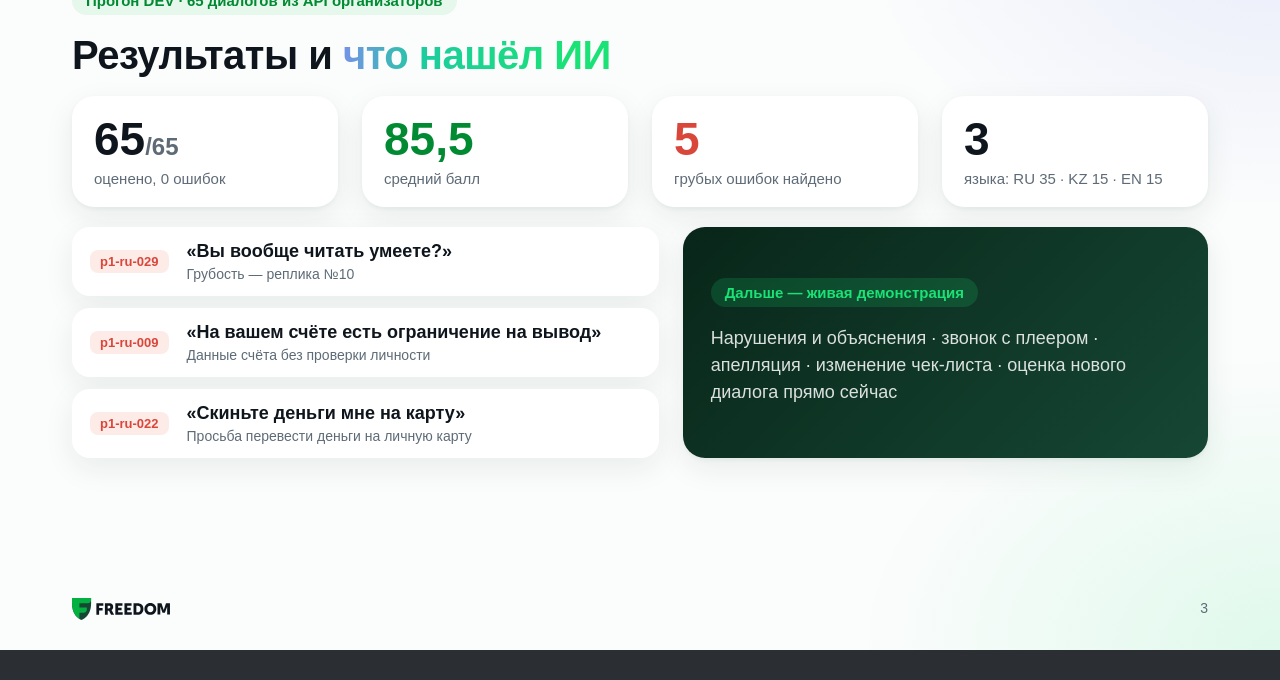
==== commit 2de93f38: "Короткая презентация (3 слайда) и новый текст выступления на 8–10 минут" ====
--- a/презентация/slides.html
+++ b/презентация/slides.html
@@ -73,253 +73,87 @@
   .hist .lbl { font-size: 13px; color: var(--muted); margin-top: 6px; }
   .chip { display: inline-block; padding: 6px 14px; border-radius: 10px; font-weight: 700; font-size: 16px; margin: 4px 6px 4px 0; }
 </style>
+
+<style>
+  .mini { background: white; border-radius: 18px; padding: 16px 18px; box-shadow: 0 8px 24px rgba(14,59,42,.08); flex: 1; }
+  .mini b { display: block; font-size: 17px; margin: 8px 0 4px; }
+  .mini p { font-size: 14px; color: var(--muted); line-height: 1.35; }
+  .dark .mini { background: rgba(255,255,255,.08); border: 1px solid rgba(255,255,255,.12); box-shadow: none; }
+  .dark .mini p { color: rgba(255,255,255,.75); }
+  .dark .mini { padding: 24px 26px; } .dark .mini b { font-size: 22px; margin: 12px 0 8px; } .dark .mini p { font-size: 18px; line-height: 1.45; }
+  .stat { font-size: 46px; font-weight: 800; line-height: 1; }
+</style>
 </head>
 <body>
-
-<!-- 1. Титул -->
+<!-- 1. Задача и решение -->
 <section class="slide dark">
-  <img src="img/freedom-logo-white.svg" style="height:40px">
-  <div style="margin-top:120px">
-    <div class="kicker">Хакатон Freedom Broker · CQA</div>
-    <h1 style="font-size:58px;max-width:980px">ИИ проверяет качество разговоров <span class="grad">операторов</span></h1>
-    <p class="lead" style="font-size:24px;margin-top:10px">Система оценки чатов и звонков по чек-листу.<br>ИИ предлагает оценку и показывает доказательства, человек принимает решение.</p>
+  <img src="img/freedom-logo-white.svg" style="height:34px">
+  <div style="margin-top:44px">
+    <div class="kicker">Команда EskaSeska · CQA</div>
+    <h1 style="font-size:50px;max-width:1050px">ИИ проверяет качество разговоров операторов — <span class="grad">человек принимает решение</span></h1>
   </div>
-  <p style="position:absolute;left:72px;bottom:56px;font-size:20px;font-weight:700">Команда EskaSeska</p>
+  <div class="row" style="margin-top:34px">
+    <div class="mini" style="flex:1">
+      <div class="kicker" style="margin:0;background:rgba(217,71,59,.2);color:#FF9A8C">Проблема</div>
+      <b>Диалогов много, проверять вручную долго</b>
+      <p>Чаты и звонки на русском, казахском и английском. Человек успевает проверить малую часть, и грубые ошибки операторов можно пропустить.</p>
+    </div>
+    <div class="mini" style="flex:1.3">
+      <div class="kicker" style="margin:0">Наше решение</div>
+      <b>Программа + сайт для проверяющего</b>
+      <p>Программа сама берёт диалоги из API, ИИ оценивает каждый по 8 критериям чек-листа и объясняет оценку номерами реплик. Код считает балл 0–100. Человек проверяет, оспаривает и фиксирует финальную оценку.</p>
+    </div>
+  </div>
   <div class="num">1</div>
 </section>
 
-<!-- 2. Задача -->
+<!-- 2. Как сделано -->
 <section class="slide">
-  <div class="kicker">Задача</div>
-  <h1>Как понять, хорошо ли оператор <span class="grad">поговорил с клиентом</span></h1>
-  <p class="lead">Каждый день операторы ведут сотни чатов и звонков на трёх языках. Проверить качество нужно по чек-листу из 8 критериев.</p>
-  <div class="row" style="margin-top:44px">
-    <div class="card"><div class="ic b"><svg viewBox="0 0 24 24" fill="none" stroke="currentColor" stroke-width="2" stroke-linecap="round" stroke-linejoin="round"><path d="M21 12a8 8 0 0 1-11.6 7.1L4 20.5l1.4-4.6A8 8 0 1 1 21 12z"/></svg></div>
-      <h2>Очень много диалогов</h2><p>Чаты и звонки на русском, казахском и английском, с ботом и голосовым меню в начале.</p></div>
-    <div class="card"><div class="ic y"><svg viewBox="0 0 24 24" fill="none" stroke="currentColor" stroke-width="2" stroke-linecap="round"><circle cx="12" cy="12" r="9"/><path d="M12 7v5l3 2"/></svg></div>
-      <h2>Вручную долго</h2><p>Человек успевает прослушать только малую часть разговоров. Остальные остаются без проверки.</p></div>
-    <div class="card"><div class="ic r"><svg viewBox="0 0 24 24" fill="none" stroke="currentColor" stroke-width="2" stroke-linecap="round" stroke-linejoin="round"><path d="M12 3l10 18H2z"/><path d="M12 10v5M12 18h.01"/></svg></div>
-      <h2>Риски не видны</h2><p>Грубость или раскрытие данных без проверки личности можно пропустить.</p></div>
+  <div class="kicker">Как это работает</div>
+  <h1 style="font-size:40px">От диалога до <span class="grad">обоснованной оценки</span></h1>
+  <div class="flow" style="margin-top:22px">
+    <div class="step"><div class="stepn">1</div><b>API</b><p>Скачиваем диалоги DEV/PROD, нумеруем все реплики с 1</p></div>
+    <div class="arrow">→</div>
+    <div class="step"><div class="stepn">2</div><b>ИИ Gemini</b><p>Чек-лист + транскрипт → ответ строго в JSON</p></div>
+    <div class="arrow">→</div>
+    <div class="step"><div class="stepn">3</div><b>Проверка кодом</b><p>8 критериев, допустимые значения, реплики. Плохой ответ — повтор</p></div>
+    <div class="arrow">→</div>
+    <div class="step"><div class="stepn">4</div><b>Балл кодом</b><p>Формула гайда: N/A не ноль, грубая ошибка — отдельный флаг</p></div>
+    <div class="arrow">→</div>
+    <div class="step"><div class="stepn">5</div><b>Сайт</b><p>Разбор, апелляции, чек-лист, аналитика, живая оценка</p></div>
+  </div>
+  <div class="row" style="margin-top:24px">
+    <div class="mini"><div class="ic b" style="margin:0;width:44px;height:44px;font-weight:900">Py</div><b>Python</b><p>Скрипт оценки, проверки, формула, тесты, сервер</p></div>
+    <div class="mini"><div class="ic g" style="margin:0;width:44px;height:44px;font-weight:900">AI</div><b>Google Gemini</b><p>Бесплатный API. Меняется на Claude Opus 5.5 одной строкой в настройках</p></div>
+    <div class="mini"><div class="ic v" style="margin:0;width:44px;height:44px;font-weight:900">JS</div><b>HTML · CSS · JS</b><p>Сайт без библиотек, работает без интернета</p></div>
+    <div class="mini"><div class="ic y" style="margin:0;width:44px;height:44px;font-weight:900">✓</div><b>Надёжность</b><p>Ошибка ≠ ноль, кэш ответов, 7 автотестов, проверка файла по гайду</p></div>
   </div>
   <img class="logo-small" src="img/freedom-logo.svg"><div class="num">2</div>
 </section>
 
-<!-- 3. Решение -->
+<!-- 3. Результаты и переход к демо -->
 <section class="slide">
-  <div class="kicker">Наше решение</div>
-  <h1>ИИ предлагает, <span class="grad">человек решает</span></h1>
-  <p class="lead">Мы сделали программу и сайт. Программа сама скачивает диалоги, ИИ оценивает их по чек-листу, а проверяющий смотрит результат и принимает решение.</p>
-  <div class="row" style="margin-top:44px">
-    <div class="card"><div class="ic g"><svg viewBox="0 0 24 24" fill="none" stroke="currentColor" stroke-width="2" stroke-linecap="round" stroke-linejoin="round"><path d="M12 3l1.8 5.2L19 10l-5.2 1.8L12 17l-1.8-5.2L5 10l5.2-1.8z"/></svg></div>
-      <h2>Проверяет каждый диалог</h2><p>Все 8 критериев, балл от 0 до 100 и отдельный флаг грубой ошибки.</p></div>
-    <div class="card"><div class="ic b"><svg viewBox="0 0 24 24" fill="none" stroke="currentColor" stroke-width="2" stroke-linecap="round"><path d="M4 6h16M4 12h10M4 18h7"/></svg></div>
-      <h2>Объясняет оценку</h2><p>По каждому критерию короткое объяснение и номера реплик-доказательств.</p></div>
-    <div class="card"><div class="ic v"><svg viewBox="0 0 24 24" fill="none" stroke="currentColor" stroke-width="2" stroke-linecap="round" stroke-linejoin="round"><path d="M12 3v18M7 21h10M5 7h14M5 7l-3 6a3 3 0 0 0 6 0zM19 7l-3 6a3 3 0 0 0 6 0z"/></svg></div>
-      <h2>Человек решает</h2><p>Оценку можно оспорить. Финальное слово за проверяющим, оценка ИИ сохраняется рядом.</p></div>
+  <div class="kicker">Прогон DEV · 65 диалогов из API организаторов</div>
+  <h1 style="font-size:40px">Результаты и <span class="grad">что нашёл ИИ</span></h1>
+  <div class="row" style="margin-top:18px">
+    <div class="card" style="padding:20px 22px"><div class="stat">65<span style="font-size:24px;color:var(--muted)">/65</span></div><div class="small">оценено, 0 ошибок</div></div>
+    <div class="card" style="padding:20px 22px"><div class="stat" style="color:var(--green-dark)">85,5</div><div class="small">средний балл</div></div>
+    <div class="card" style="padding:20px 22px"><div class="stat" style="color:var(--red)">5</div><div class="small">грубых ошибок найдено</div></div>
+    <div class="card" style="padding:20px 22px"><div class="stat">3</div><div class="small">языка: RU 35 · KZ 15 · EN 15</div></div>
+  </div>
+  <div class="row" style="margin-top:20px;align-items:stretch">
+    <div style="flex:1.25">
+      <div class="quote" style="padding:14px 18px;margin-bottom:12px"><span class="tag" style="background:var(--red-light);color:var(--red)">p1-ru-029</span><div><div class="q" style="font-size:18px">«Вы вообще читать умеете?»</div><div class="why" style="font-size:14px">Грубость — реплика №10</div></div></div>
+      <div class="quote" style="padding:14px 18px;margin-bottom:12px"><span class="tag" style="background:var(--red-light);color:var(--red)">p1-ru-009</span><div><div class="q" style="font-size:18px">«На вашем счёте есть ограничение на вывод»</div><div class="why" style="font-size:14px">Данные счёта без проверки личности</div></div></div>
+      <div class="quote" style="padding:14px 18px;margin-bottom:0"><span class="tag" style="background:var(--red-light);color:var(--red)">p1-ru-022</span><div><div class="q" style="font-size:18px">«Скиньте деньги мне на карту»</div><div class="why" style="font-size:14px">Просьба перевести деньги на личную карту</div></div></div>
+    </div>
+    <div class="card dark" style="background:linear-gradient(135deg,#082619,#164734);color:white;flex:1;display:flex;flex-direction:column;justify-content:center;padding:26px 28px">
+      <div class="kicker" style="align-self:flex-start">Дальше — живая демонстрация</div>
+      <p style="font-size:18px;color:rgba(255,255,255,.85);line-height:1.5">Нарушения и объяснения · звонок с плеером · апелляция · изменение чек-листа · оценка нового диалога прямо сейчас</p>
+    </div>
   </div>
   <img class="logo-small" src="img/freedom-logo.svg"><div class="num">3</div>
 </section>
 
-<!-- 4. Как работает -->
-<section class="slide">
-  <div class="kicker">Как это работает</div>
-  <h1>Путь диалога: от API до <span class="grad">оценки на сайте</span></h1>
-  <div class="flow">
-    <div class="step"><div class="stepn">1</div><b>Загрузка</b><p>Программа сама берёт диалоги из API организаторов (DEV и PROD).</p></div>
-    <div class="arrow">→</div>
-    <div class="step"><div class="stepn">2</div><b>Подготовка</b><p>Нумерует все реплики с 1: клиент, оператор, бот, события.</p></div>
-    <div class="arrow">→</div>
-    <div class="step"><div class="stepn">3</div><b>ИИ оценивает</b><p>Gemini получает чек-лист и транскрипт и отвечает строго в формате JSON.</p></div>
-    <div class="arrow">→</div>
-    <div class="step"><div class="stepn">4</div><b>Проверка</b><p>Код проверяет ответ ИИ. Если что-то не так, спрашивает ещё раз.</p></div>
-    <div class="arrow">→</div>
-    <div class="step"><div class="stepn">5</div><b>Балл и сайт</b><p>Код считает балл и сохраняет results.json и данные для сайта.</p></div>
-  </div>
-  <div class="card" style="margin-top:34px;display:flex;gap:18px;align-items:center;flex:none">
-    <div class="ic g" style="margin:0;flex-shrink:0"><svg viewBox="0 0 24 24" fill="none" stroke="currentColor" stroke-width="2" stroke-linecap="round" stroke-linejoin="round"><path d="M12 3l8 3v6c0 5-3.5 8-8 9-4.5-1-8-4-8-9V6z"/><path d="M9 12l2 2 4-4"/></svg></div>
-    <p style="font-size:19px;color:var(--text)"><b>Главная идея:</b> ИИ только оценивает критерии и объясняет. Итоговый балл считает обычный код по точной формуле, поэтому он всегда честный и одинаковый.</p>
-  </div>
-  <img class="logo-small" src="img/freedom-logo.svg"><div class="num">4</div>
-</section>
-
-<!-- 5. Чек-лист и формула -->
-<section class="slide">
-  <div class="kicker">Чек-лист и формула</div>
-  <h1>8 критериев и <span class="grad">понятная формула</span></h1>
-  <div class="row" style="margin-top:20px;align-items:flex-start">
-    <div style="flex:1.1">
-      <table>
-        <tr><td>Установление контакта</td><td style="width:42%"><div class="wbar" style="width:50%"></div></td><td><b>10</b></td></tr>
-        <tr><td>Выявление потребности</td><td><div class="wbar" style="width:75%"></div></td><td><b>15</b></td></tr>
-        <tr><td>Идентификация</td><td><div class="wbar" style="width:100%"></div></td><td><b>20</b></td></tr>
-        <tr><td>Корректность и полнота</td><td><div class="wbar" style="width:100%"></div></td><td><b>20</b></td></tr>
-        <tr><td>Эмпатия</td><td><div class="wbar" style="width:75%"></div></td><td><b>15</b></td></tr>
-        <tr><td>Ведение, скорость, грамотность</td><td><div class="wbar" style="width:75%"></div></td><td><b>15</b></td></tr>
-        <tr><td>Завершение</td><td><div class="wbar" style="width:25%"></div></td><td><b>5</b></td></tr>
-        <tr><td style="color:var(--red);font-weight:700">Грубые ошибки</td><td style="color:var(--muted)">отдельный флаг</td><td>—</td></tr>
-      </table>
-    </div>
-    <div style="flex:1">
-      <div class="formula">Итог = сумма (вес × доля) / сумма весов применимых критериев × 100</div>
-      <ul class="clean" style="margin-top:22px">
-        <li><span class="tick">✓</span><span>«Да» = 1, «Нет» = 0, шкалу делим на максимум</span></li>
-        <li><span class="tick">✓</span><span><b>N/A</b> — критерий не подходит к диалогу. Это не ноль: его вес делится между остальными</span></li>
-        <li><span class="tick">✓</span><span>Грубая ошибка не обнуляет балл, а подсвечивается руководителю</span></li>
-        <li><span class="tick">✓</span><span>Пример из гайда даёт ровно <b>85,38</b>, это проверяет тест</span></li>
-      </ul>
-    </div>
-  </div>
-  <img class="logo-small" src="img/freedom-logo.svg"><div class="num">5</div>
-</section>
-
-<!-- 6. Инструменты -->
-<section class="slide">
-  <div class="kicker">Инструменты</div>
-  <h1>Из чего <span class="grad">сделан проект</span></h1>
-  <div class="row" style="margin-top:30px">
-    <div class="card"><div class="ic b" style="font-weight:900;font-size:20px">Py</div><h2>Python</h2><p>Скрипт оценки, проверка ответа, формула балла, тесты и небольшой сервер для сайта. Без сложных фреймворков.</p></div>
-    <div class="card"><div class="ic g"><svg viewBox="0 0 24 24" fill="none" stroke="currentColor" stroke-width="2" stroke-linecap="round" stroke-linejoin="round"><path d="M12 3l1.8 5.2L19 10l-5.2 1.8L12 17l-1.8-5.2L5 10l5.2-1.8z"/></svg></div><h2>Google Gemini</h2><p>ИИ, который оценивает диалоги, через бесплатный API. Можно заменить на Claude Opus 5.5 одной строкой в настройках.</p></div>
-    <div class="card"><div class="ic v" style="font-weight:900;font-size:18px">JS</div><h2>HTML, CSS, JavaScript</h2><p>Сайт для проверяющего без библиотек. Работает без интернета, графики нарисованы вручную.</p></div>
-  </div>
-  <div class="row" style="margin-top:24px">
-    <div class="card" style="display:flex;gap:16px;align-items:center"><div class="ic y" style="margin:0;flex-shrink:0;font-weight:900">API</div><p style="color:var(--text)"><b>API организаторов</b>: диалоги DEV и PROD, записи звонков</p></div>
-    <div class="card" style="display:flex;gap:16px;align-items:center"><div class="ic g" style="margin:0;flex-shrink:0;font-weight:900">Git</div><p style="color:var(--text)"><b>GitHub</b>: код и файлы результатов для жюри</p></div>
-    <div class="card" style="display:flex;gap:16px;align-items:center"><div class="ic b" style="margin:0;flex-shrink:0;font-weight:900">AI</div><p style="color:var(--text)"><b>ИИ-помощник Claude</b> помогал писать и объяснять код</p></div>
-  </div>
-  <img class="logo-small" src="img/freedom-logo.svg"><div class="num">6</div>
-</section>
-
-<!-- 7. Надёжность -->
-<section class="slide">
-  <div class="kicker">Надёжность</div>
-  <h1>ИИ может ошибиться, поэтому <span class="grad">мы всё проверяем</span></h1>
-  <div class="row" style="margin-top:28px">
-    <div style="flex:1">
-      <ul class="clean">
-        <li><span class="tick">1</span><span>ИИ отвечает строго в формате JSON по заданной схеме</span></li>
-        <li><span class="tick">2</span><span>Код проверяет: все 8 критериев на месте, значения допустимые, такие номера реплик есть</span></li>
-        <li><span class="tick">3</span><span>Плохой ответ: спрашиваем ИИ ещё раз, до 4 попыток</span></li>
-        <li><span class="tick">4</span><span>Не получилось: пишем «ошибка» с причиной, а не ставим ноль</span></li>
-      </ul>
-    </div>
-    <div style="flex:1">
-      <ul class="clean">
-        <li><span class="tick">5</span><span>Готовые ответы сохраняются: после сбоя продолжаем с того же места</span></li>
-        <li><span class="tick">6</span><span>У бесплатного Gemini лимит около 20 запросов в день на модель, поэтому программа сама переключается на другую модель</span></li>
-        <li><span class="tick">7</span><span>7 автотестов и проверка файла results.json по правилам гайда</span></li>
-      </ul>
-    </div>
-  </div>
-  <img class="logo-small" src="img/freedom-logo.svg"><div class="num">7</div>
-</section>
-
-<!-- 8. Результаты DEV -->
-<section class="slide">
-  <div class="kicker">Прогон на данных DEV</div>
-  <h1>65 диалогов из API <span class="grad">организаторов</span></h1>
-  <div class="row" style="margin-top:22px">
-    <div class="card"><div class="big">65<span style="font-size:30px;color:var(--muted)">/65</span></div><div class="small">оценено, ошибок 0</div></div>
-    <div class="card"><div class="big" style="color:var(--green-dark)">85,5</div><div class="small">средний балл</div></div>
-    <div class="card"><div class="big" style="color:var(--red)">5</div><div class="small">диалогов с грубой ошибкой</div></div>
-    <div class="card"><div class="big">~11<span style="font-size:30px;color:var(--muted)"> мин</span></div><div class="small">весь прогон</div></div>
-  </div>
-  <div class="row" style="margin-top:20px">
-    <div class="card" style="flex:1.6;padding:22px 26px">
-      <h2 style="margin-bottom:30px">Распределение баллов</h2>
-      <div class="hist">
-        <div class="col"><div class="bar" style="height:7%;background:#E66A5D"><span>2</span></div><div class="lbl">10–19</div></div>
-        <div class="col"><div class="bar" style="height:2%;background:#E66A5D"></div><div class="lbl">20–29</div></div>
-        <div class="col"><div class="bar" style="height:7%;background:#E66A5D"><span>2</span></div><div class="lbl">30–39</div></div>
-        <div class="col"><div class="bar" style="height:11%;background:#E66A5D"><span>3</span></div><div class="lbl">40–49</div></div>
-        <div class="col"><div class="bar" style="height:7%;background:#E66A5D"><span>2</span></div><div class="lbl">50–59</div></div>
-        <div class="col"><div class="bar" style="height:4%;background:#F0B53A"><span>1</span></div><div class="lbl">60–69</div></div>
-        <div class="col"><div class="bar" style="height:19%;background:#F0B53A"><span>5</span></div><div class="lbl">70–79</div></div>
-        <div class="col"><div class="bar" style="height:19%;background:#1CCC9E"><span>5</span></div><div class="lbl">80–89</div></div>
-        <div class="col"><div class="bar" style="height:67%;background:#02B140"><span>18</span></div><div class="lbl">90–99</div></div>
-        <div class="col"><div class="bar" style="height:100%;background:#02B140"><span>27</span></div><div class="lbl">100</div></div>
-      </div>
-    </div>
-    <div class="card">
-      <h2>Что было в наборе</h2>
-      <p style="margin:10px 0 14px">60 чатов и 5 звонков с настоящими записями</p>
-      <span class="chip b">RU · 35</span><span class="chip" style="background:#DDF4F8;color:#007A93">KZ · 15</span><span class="chip v">EN · 15</span>
-      <p style="margin-top:16px">Модели: gemini-3.6-flash, gemini-3.8-flash, gemini-3.5-flash-lite</p>
-    </div>
-  </div>
-  <img class="logo-small" src="img/freedom-logo.svg"><div class="num">8</div>
-</section>
-
-<!-- 9. Что нашёл ИИ -->
-<section class="slide">
-  <div class="kicker">Что нашёл ИИ</div>
-  <h1>Грубые ошибки <span class="grad">с доказательствами</span></h1>
-  <div style="margin-top:26px">
-    <div class="quote"><span class="tag" style="background:var(--red-light);color:var(--red)">p1-ru-029</span>
-      <div><div class="q">«Вы вообще читать умеете? Бот всё написал.»</div><div class="why">Грубость оператора. ИИ указал реплику №10, балл 63, флаг грубой ошибки.</div></div></div>
-    <div class="quote"><span class="tag" style="background:var(--red-light);color:var(--red)">p1-ru-009</span>
-      <div><div class="q">«Я посмотрел: на вашем счёте есть ограничение на вывод.»</div><div class="why">Данные счёта раскрыты без проверки личности, хотя клиент сам об этом напомнил.</div></div></div>
-    <div class="quote"><span class="tag" style="background:var(--red-light);color:var(--red)">p1-ru-022</span>
-      <div><div class="q">«Скиньте деньги мне на карту»</div><div class="why">Оператор попросил перевести деньги на личную карту. Это серьёзное нарушение правил безопасности.</div></div></div>
-  </div>
-  <img class="logo-small" src="img/freedom-logo.svg"><div class="num">9</div>
-</section>
-
-<!-- 10. Сайт -->
-<section class="slide">
-  <div class="kicker">Продукт</div>
-  <h1 style="margin-bottom:22px">Сайт для <span class="grad">проверяющего</span></h1>
-  <div class="row" style="align-items:flex-start">
-    <img class="shot" src="img/shot_call.png" style="width:690px">
-    <ul class="clean" style="flex:1;margin-top:6px">
-      <li><span class="tick">✓</span><span><b>Диалоги</b>: все разговоры, фильтр «только нарушения»</span></li>
-      <li><span class="tick">✓</span><span><b>Разбор</b>: балл, объяснения, переход к реплике и плеер звонка</span></li>
-      <li><span class="tick">✓</span><span><b>Апелляции</b>: оспорить оценку и зафиксировать решение</span></li>
-      <li><span class="tick">✓</span><span><b>Чек-листы</b>: добавить критерий, поменять вес</span></li>
-      <li><span class="tick">✓</span><span><b>Аналитика</b>: графики и что улучшить</span></li>
-      <li><span class="tick">✓</span><span><b>Живая оценка</b>: новый диалог прямо при вас</span></li>
-    </ul>
-  </div>
-  <img class="logo-small" src="img/freedom-logo.svg"><div class="num">10</div>
-</section>
-
-<!-- 11. Польза и дальше -->
-<section class="slide">
-  <div class="kicker">Польза и планы</div>
-  <h1>Что это даёт <span class="grad">компании</span></h1>
-  <div class="row" style="margin-top:26px">
-    <div class="card"><div class="ic g"><svg viewBox="0 0 24 24" fill="none" stroke="currentColor" stroke-width="2" stroke-linecap="round" stroke-linejoin="round"><path d="M12 3l2.7 5.6 6.1.9-4.4 4.3 1 6.1L12 17l-5.4 2.9 1-6.1-4.4-4.3 6.1-.9z"/></svg></div><h2>Качество</h2><p>Проверяются все диалоги, а не выборка.</p></div>
-    <div class="card"><div class="ic r"><svg viewBox="0 0 24 24" fill="none" stroke="currentColor" stroke-width="2" stroke-linecap="round" stroke-linejoin="round"><path d="M12 3l8 3v6c0 5-3.5 8-8 9-4.5-1-8-4-8-9V6z"/></svg></div><h2>Риски</h2><p>Грубые ошибки видны сразу, с цитатой.</p></div>
-    <div class="card"><div class="ic b"><svg viewBox="0 0 24 24" fill="none" stroke="currentColor" stroke-width="2" stroke-linecap="round"><circle cx="9" cy="8" r="3.5"/><path d="M2.5 20a6.5 6.5 0 0 1 13 0"/></svg></div><h2>Сотрудники</h2><p>Каждая оценка — готовый разбор для обучения.</p></div>
-    <div class="card"><div class="ic v"><svg viewBox="0 0 24 24" fill="none" stroke="currentColor" stroke-width="2" stroke-linecap="round"><circle cx="12" cy="12" r="3"/><path d="M12 2v3M12 19v3M2 12h3M19 12h3"/></svg></div><h2>Процессы</h2><p>Видно, что чинить: инструкцию, сервис или продукт.</p></div>
-  </div>
-  <div class="card" style="margin-top:24px;flex:none">
-    <h2>Что сделали бы дальше</h2>
-    <p>Сравнить оценки с экспертами и подстроить инструкцию для ИИ · анализ тона голоса в звонках · вход для сотрудников · локальная модель, чтобы данные клиентов не уходили наружу</p>
-  </div>
-  <img class="logo-small" src="img/freedom-logo.svg"><div class="num">11</div>
-</section>
-
-<!-- 12. Переход к демо -->
-<section class="slide dark">
-  <img src="img/freedom-logo-white.svg" style="height:34px">
-  <div style="margin-top:70px">
-    <div class="kicker">Демонстрация</div>
-    <h1 style="font-size:54px">Покажу, как это <span class="grad">работает вживую</span></h1>
-  </div>
-  <div class="row" style="margin-top:36px">
-    <ul class="clean" style="flex:1">
-      <li><span class="tick">1</span><span>Диалоги и фильтр «только нарушения»</span></li>
-      <li><span class="tick">2</span><span>Разбор диалога: балл, объяснения, переход к реплике</span></li>
-      <li><span class="tick">3</span><span>Звонок: плеер и дорожки «клиент / оператор»</span></li>
-    </ul>
-    <ul class="clean" style="flex:1">
-      <li><span class="tick">4</span><span>Апелляция и финальное решение человека</span></li>
-      <li><span class="tick">5</span><span>Чек-лист: новый критерий и вес</span></li>
-      <li><span class="tick">6</span><span>Живая оценка нового диалога и аналитика</span></li>
-    </ul>
-  </div>
-  <div class="num">12</div>
-</section>
-
 </body>
 </html>
